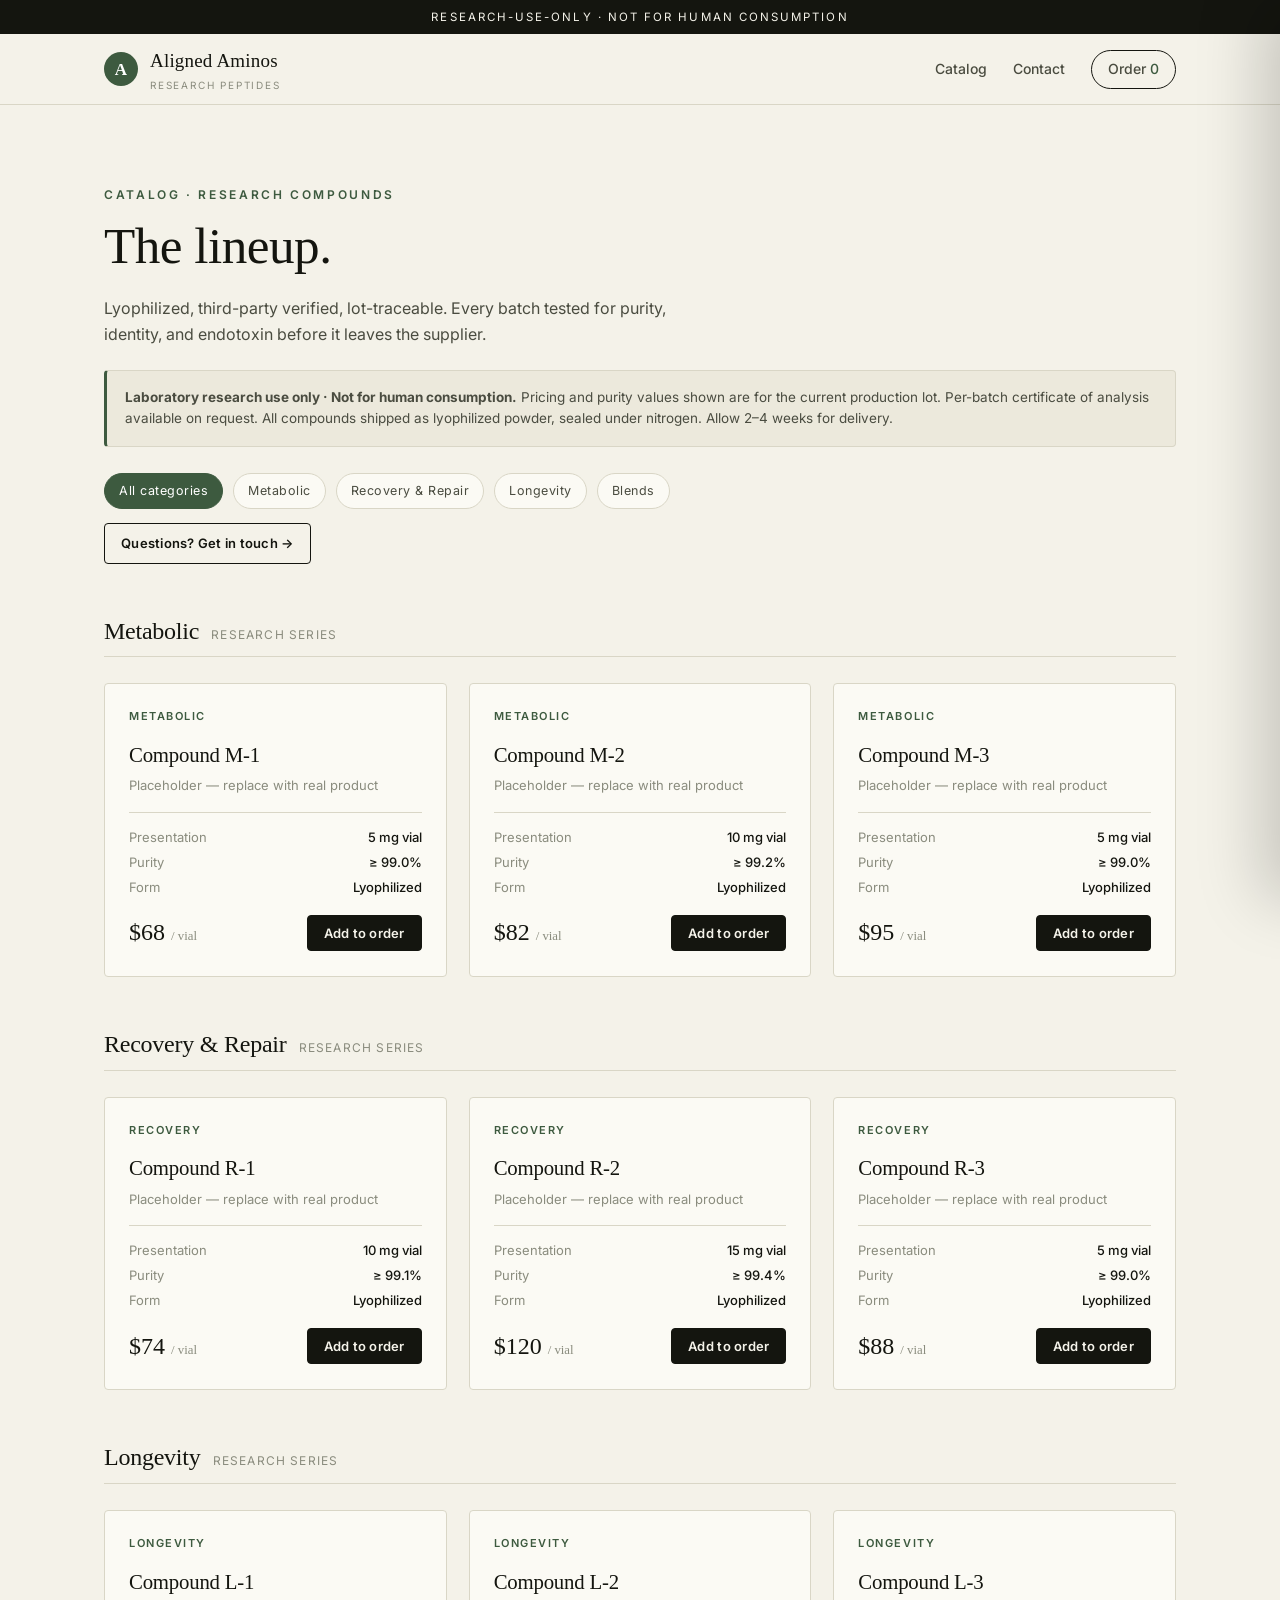
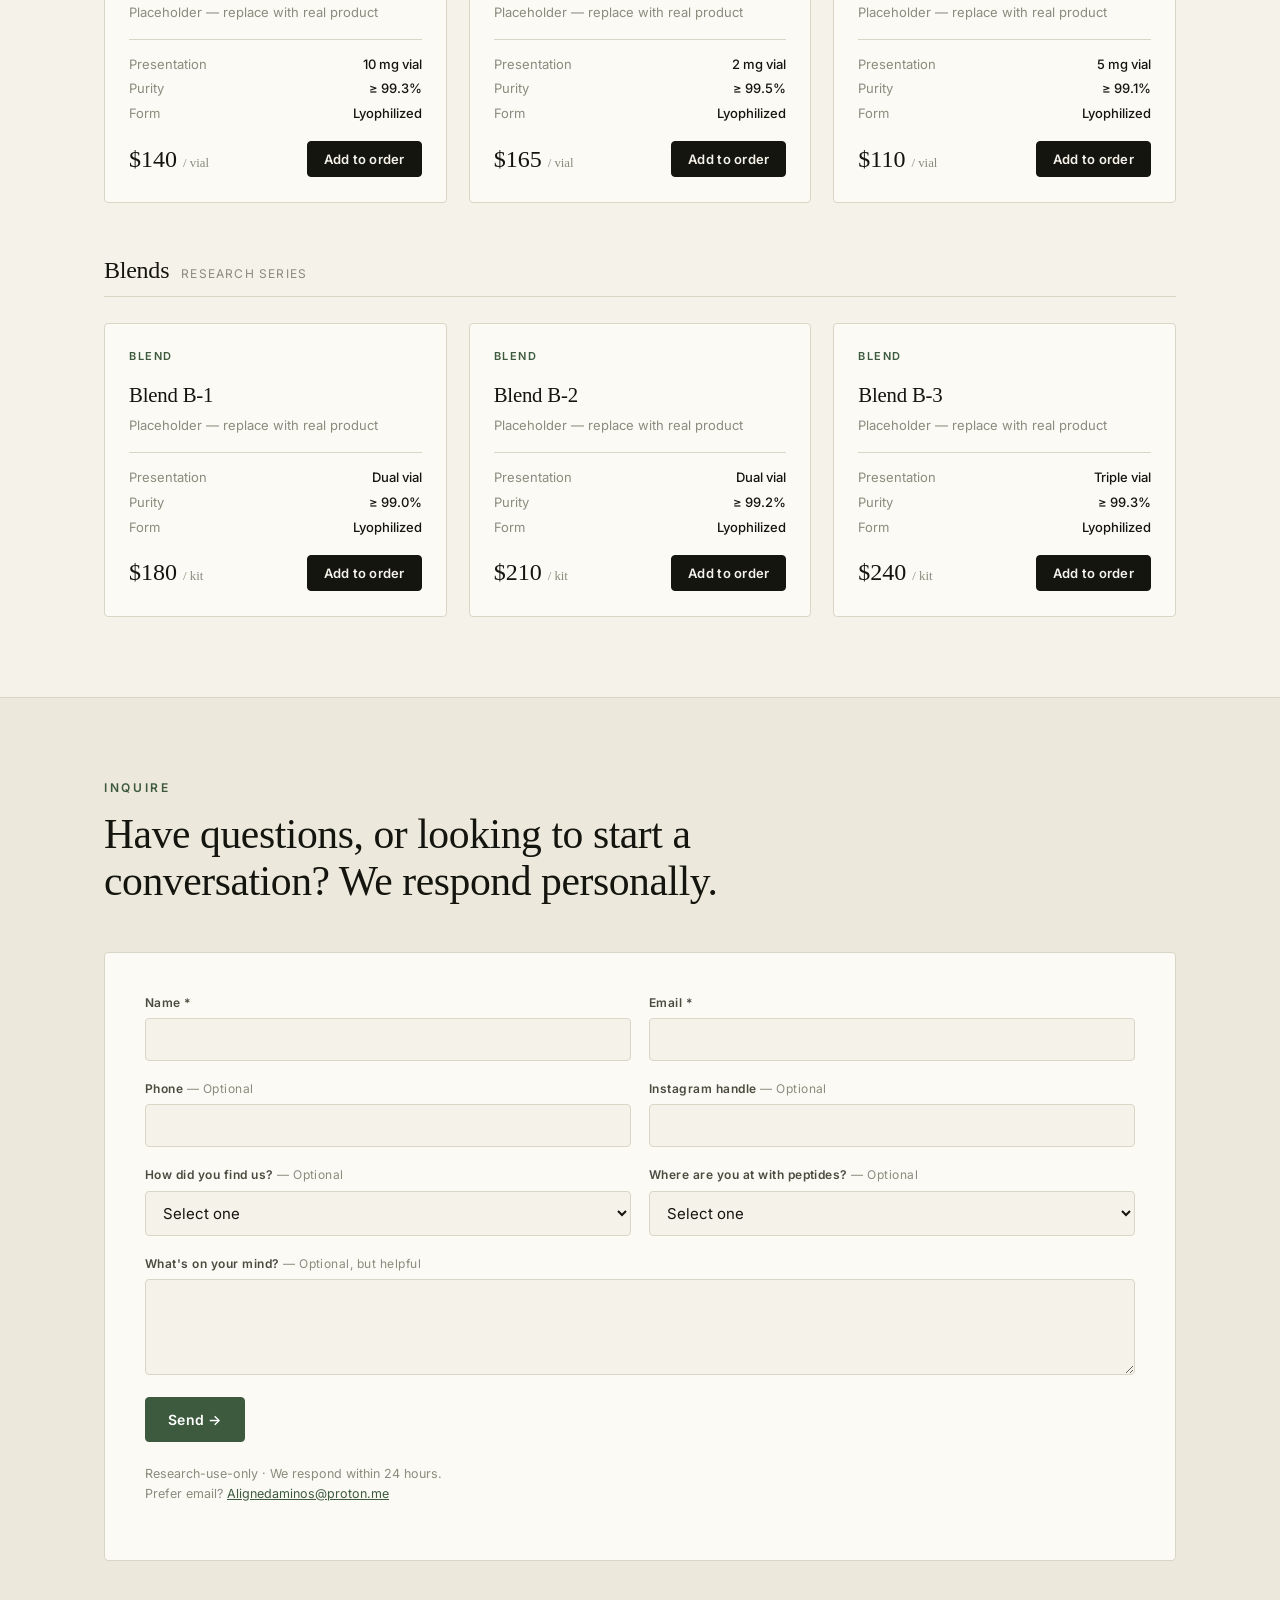
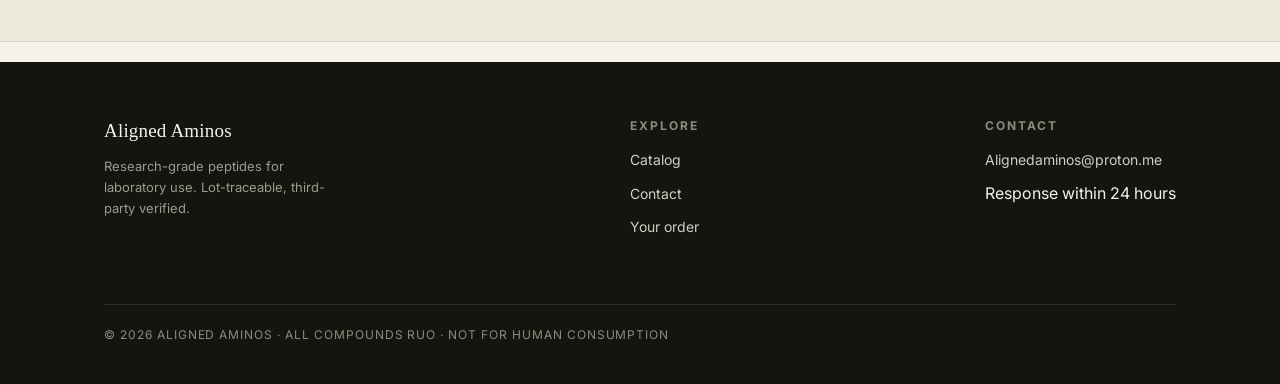
==== catalog.html @ 36842dd0 "Add files via upload" ====
<!DOCTYPE html>
<html lang="en">
<head>
<meta charset="UTF-8" />
<meta name="viewport" content="width=device-width, initial-scale=1.0" />
<title>Catalog — Aligned Aminos</title>
<meta name="description" content="The lineup. Lyophilized, third-party verified, lot-traceable research compounds. Laboratory research use only." />
<link rel="preconnect" href="https://fonts.googleapis.com" />
<link rel="preconnect" href="https://fonts.gstatic.com" crossorigin />
<link href="https://fonts.googleapis.com/css2?family=Inter:wght@400;500;600;700&display=swap" rel="stylesheet" />
<link rel="stylesheet" href="styles.css" />
</head>
<body>

<div class="ruo-strip">Research-Use-Only · Not for human consumption</div>

<!-- Header -->
<header class="site-header">
  <div class="wrap">
    <a class="brand" href="index.html">
      <span class="brand__mark">A</span>
      <span class="brand__name">Aligned Aminos <small>Research Peptides</small></span>
    </a>
    <button class="nav-toggle" aria-label="Menu" onclick="document.getElementById('nav').classList.toggle('open')">☰</button>
    <nav class="nav" id="nav">
      <a href="catalog.html">Catalog</a>
      <a href="#contact">Contact</a>
      <a class="nav__order" href="#" onclick="AA.openCart();return false;">Order <span class="count" data-cart-count>0</span></a>
    </nav>
  </div>
</header>

<!-- Catalog intro -->
<section class="section catalog-intro">
  <div class="wrap">
    <p class="eyebrow">Catalog · Research Compounds</p>
    <h1 style="font-size:clamp(2rem,5vw,3.2rem);">The lineup.</h1>
    <p style="max-width:620px;">Lyophilized, third-party verified, lot-traceable. Every batch tested for purity, identity, and endotoxin before it leaves the supplier.</p>

    <div class="disclaimer">
      <strong>Laboratory research use only · Not for human consumption.</strong>
      Pricing and purity values shown are for the current production lot. Per-batch certificate of analysis available on request. All compounds shipped as lyophilized powder, sealed under nitrogen. Allow 2–4 weeks for delivery.
    </div>

    <!-- Category nav -->
    <nav class="cat-nav" id="cat-nav">
      <a href="#all" class="active" data-cat="all">All categories</a>
      <a href="#metabolic" data-cat="metabolic">Metabolic</a>
      <a href="#recovery" data-cat="recovery">Recovery &amp; Repair</a>
      <a href="#longevity" data-cat="longevity">Longevity</a>
      <a href="#blends" data-cat="blends">Blends</a>
    </nav>
    <a class="btn btn--ghost btn--sm" href="#contact" style="margin-top:6px;">Questions? Get in touch →</a>

    <!-- ================= PRODUCT GRID =================
         PLACEHOLDER CATALOG — swap these cards when your real
         catalog is ready. Each .product needs:
           data-id, data-name, data-price, data-cat
    ================================================== -->
    <div id="catalog-root">

      <div class="cat-group" data-group="metabolic">
        <div class="cat-group__title"><h2>Metabolic</h2><span>Research series</span></div>
        <div class="grid">

          <article class="product" data-id="AA-01" data-name="Compound M-1" data-price="68" data-cat="metabolic">
            <div class="product__tag">Metabolic</div>
            <h3>Compound&nbsp;M-1</h3>
            <div class="subtitle">Placeholder — replace with real product</div>
            <div class="product__spec">
              <dl>
                <dt>Presentation</dt><dd>5&nbsp;mg vial</dd>
                <dt>Purity</dt><dd>≥ 99.0%</dd>
                <dt>Form</dt><dd>Lyophilized</dd>
              </dl>
              <div class="product__buy">
                <div class="product__price">$68 <small>/ vial</small></div>
                <button class="btn btn--sm" onclick="AA.add(this)">Add to order</button>
              </div>
            </div>
          </article>

          <article class="product" data-id="AA-02" data-name="Compound M-2" data-price="82" data-cat="metabolic">
            <div class="product__tag">Metabolic</div>
            <h3>Compound&nbsp;M-2</h3>
            <div class="subtitle">Placeholder — replace with real product</div>
            <div class="product__spec">
              <dl>
                <dt>Presentation</dt><dd>10&nbsp;mg vial</dd>
                <dt>Purity</dt><dd>≥ 99.2%</dd>
                <dt>Form</dt><dd>Lyophilized</dd>
              </dl>
              <div class="product__buy">
                <div class="product__price">$82 <small>/ vial</small></div>
                <button class="btn btn--sm" onclick="AA.add(this)">Add to order</button>
              </div>
            </div>
          </article>

          <article class="product" data-id="AA-03" data-name="Compound M-3" data-price="95" data-cat="metabolic">
            <div class="product__tag">Metabolic</div>
            <h3>Compound&nbsp;M-3</h3>
            <div class="subtitle">Placeholder — replace with real product</div>
            <div class="product__spec">
              <dl>
                <dt>Presentation</dt><dd>5&nbsp;mg vial</dd>
                <dt>Purity</dt><dd>≥ 99.0%</dd>
                <dt>Form</dt><dd>Lyophilized</dd>
              </dl>
              <div class="product__buy">
                <div class="product__price">$95 <small>/ vial</small></div>
                <button class="btn btn--sm" onclick="AA.add(this)">Add to order</button>
              </div>
            </div>
          </article>

        </div>
      </div>

      <div class="cat-group" data-group="recovery">
        <div class="cat-group__title"><h2>Recovery &amp; Repair</h2><span>Research series</span></div>
        <div class="grid">

          <article class="product" data-id="AA-04" data-name="Compound R-1" data-price="74" data-cat="recovery">
            <div class="product__tag">Recovery</div>
            <h3>Compound&nbsp;R-1</h3>
            <div class="subtitle">Placeholder — replace with real product</div>
            <div class="product__spec">
              <dl>
                <dt>Presentation</dt><dd>10&nbsp;mg vial</dd>
                <dt>Purity</dt><dd>≥ 99.1%</dd>
                <dt>Form</dt><dd>Lyophilized</dd>
              </dl>
              <div class="product__buy">
                <div class="product__price">$74 <small>/ vial</small></div>
                <button class="btn btn--sm" onclick="AA.add(this)">Add to order</button>
              </div>
            </div>
          </article>

          <article class="product" data-id="AA-05" data-name="Compound R-2" data-price="120" data-cat="recovery">
            <div class="product__tag">Recovery</div>
            <h3>Compound&nbsp;R-2</h3>
            <div class="subtitle">Placeholder — replace with real product</div>
            <div class="product__spec">
              <dl>
                <dt>Presentation</dt><dd>15&nbsp;mg vial</dd>
                <dt>Purity</dt><dd>≥ 99.4%</dd>
                <dt>Form</dt><dd>Lyophilized</dd>
              </dl>
              <div class="product__buy">
                <div class="product__price">$120 <small>/ vial</small></div>
                <button class="btn btn--sm" onclick="AA.add(this)">Add to order</button>
              </div>
            </div>
          </article>

          <article class="product" data-id="AA-06" data-name="Compound R-3" data-price="88" data-cat="recovery">
            <div class="product__tag">Recovery</div>
            <h3>Compound&nbsp;R-3</h3>
            <div class="subtitle">Placeholder — replace with real product</div>
            <div class="product__spec">
              <dl>
                <dt>Presentation</dt><dd>5&nbsp;mg vial</dd>
                <dt>Purity</dt><dd>≥ 99.0%</dd>
                <dt>Form</dt><dd>Lyophilized</dd>
              </dl>
              <div class="product__buy">
                <div class="product__price">$88 <small>/ vial</small></div>
                <button class="btn btn--sm" onclick="AA.add(this)">Add to order</button>
              </div>
            </div>
          </article>

        </div>
      </div>

      <div class="cat-group" data-group="longevity">
        <div class="cat-group__title"><h2>Longevity</h2><span>Research series</span></div>
        <div class="grid">

          <article class="product" data-id="AA-07" data-name="Compound L-1" data-price="140" data-cat="longevity">
            <div class="product__tag">Longevity</div>
            <h3>Compound&nbsp;L-1</h3>
            <div class="subtitle">Placeholder — replace with real product</div>
            <div class="product__spec">
              <dl>
                <dt>Presentation</dt><dd>10&nbsp;mg vial</dd>
                <dt>Purity</dt><dd>≥ 99.3%</dd>
                <dt>Form</dt><dd>Lyophilized</dd>
              </dl>
              <div class="product__buy">
                <div class="product__price">$140 <small>/ vial</small></div>
                <button class="btn btn--sm" onclick="AA.add(this)">Add to order</button>
              </div>
            </div>
          </article>

          <article class="product" data-id="AA-08" data-name="Compound L-2" data-price="165" data-cat="longevity">
            <div class="product__tag">Longevity</div>
            <h3>Compound&nbsp;L-2</h3>
            <div class="subtitle">Placeholder — replace with real product</div>
            <div class="product__spec">
              <dl>
                <dt>Presentation</dt><dd>2&nbsp;mg vial</dd>
                <dt>Purity</dt><dd>≥ 99.5%</dd>
                <dt>Form</dt><dd>Lyophilized</dd>
              </dl>
              <div class="product__buy">
                <div class="product__price">$165 <small>/ vial</small></div>
                <button class="btn btn--sm" onclick="AA.add(this)">Add to order</button>
              </div>
            </div>
          </article>

          <article class="product" data-id="AA-09" data-name="Compound L-3" data-price="110" data-cat="longevity">
            <div class="product__tag">Longevity</div>
            <h3>Compound&nbsp;L-3</h3>
            <div class="subtitle">Placeholder — replace with real product</div>
            <div class="product__spec">
              <dl>
                <dt>Presentation</dt><dd>5&nbsp;mg vial</dd>
                <dt>Purity</dt><dd>≥ 99.1%</dd>
                <dt>Form</dt><dd>Lyophilized</dd>
              </dl>
              <div class="product__buy">
                <div class="product__price">$110 <small>/ vial</small></div>
                <button class="btn btn--sm" onclick="AA.add(this)">Add to order</button>
              </div>
            </div>
          </article>

        </div>
      </div>

      <div class="cat-group" data-group="blends">
        <div class="cat-group__title"><h2>Blends</h2><span>Research series</span></div>
        <div class="grid">

          <article class="product" data-id="AA-10" data-name="Blend B-1" data-price="180" data-cat="blends">
            <div class="product__tag">Blend</div>
            <h3>Blend&nbsp;B-1</h3>
            <div class="subtitle">Placeholder — replace with real product</div>
            <div class="product__spec">
              <dl>
                <dt>Presentation</dt><dd>Dual vial</dd>
                <dt>Purity</dt><dd>≥ 99.0%</dd>
                <dt>Form</dt><dd>Lyophilized</dd>
              </dl>
              <div class="product__buy">
                <div class="product__price">$180 <small>/ kit</small></div>
                <button class="btn btn--sm" onclick="AA.add(this)">Add to order</button>
              </div>
            </div>
          </article>

          <article class="product" data-id="AA-11" data-name="Blend B-2" data-price="210" data-cat="blends">
            <div class="product__tag">Blend</div>
            <h3>Blend&nbsp;B-2</h3>
            <div class="subtitle">Placeholder — replace with real product</div>
            <div class="product__spec">
              <dl>
                <dt>Presentation</dt><dd>Dual vial</dd>
                <dt>Purity</dt><dd>≥ 99.2%</dd>
                <dt>Form</dt><dd>Lyophilized</dd>
              </dl>
              <div class="product__buy">
                <div class="product__price">$210 <small>/ kit</small></div>
                <button class="btn btn--sm" onclick="AA.add(this)">Add to order</button>
              </div>
            </div>
          </article>

          <article class="product" data-id="AA-12" data-name="Blend B-3" data-price="240" data-cat="blends">
            <div class="product__tag">Blend</div>
            <h3>Blend&nbsp;B-3</h3>
            <div class="subtitle">Placeholder — replace with real product</div>
            <div class="product__spec">
              <dl>
                <dt>Presentation</dt><dd>Triple vial</dd>
                <dt>Purity</dt><dd>≥ 99.3%</dd>
                <dt>Form</dt><dd>Lyophilized</dd>
              </dl>
              <div class="product__buy">
                <div class="product__price">$240 <small>/ kit</small></div>
                <button class="btn btn--sm" onclick="AA.add(this)">Add to order</button>
              </div>
            </div>
          </article>

        </div>
      </div>

    </div><!-- /catalog-root -->
  </div>
</section>

<!-- Inquire / Contact -->
<section class="section section--alt" id="contact">
  <div class="wrap">
    <div class="section__head">
      <p class="eyebrow">Inquire</p>
      <h2>Have questions, or looking to start a conversation? We respond personally.</h2>
    </div>
    <div class="form-card">
      <form id="inquiry-form" onsubmit="return AA.submitInquiry(event)">
        <div class="form-grid">
          <div class="field"><label>Name *</label><input type="text" name="name" required /></div>
          <div class="field"><label>Email *</label><input type="email" name="email" required /></div>
          <div class="field"><label>Phone <span class="opt">— Optional</span></label><input type="tel" name="phone" /></div>
          <div class="field"><label>Instagram handle <span class="opt">— Optional</span></label><input type="text" name="instagram" /></div>
          <div class="field">
            <label>How did you find us? <span class="opt">— Optional</span></label>
            <select name="source"><option value="">Select one</option><option>Instagram</option><option>Referral / Word of mouth</option><option>Search</option><option>Other</option></select>
          </div>
          <div class="field">
            <label>Where are you at with peptides? <span class="opt">— Optional</span></label>
            <select name="experience"><option value="">Select one</option><option>New to peptides</option><option>Some experience</option><option>Currently running protocols</option><option>Just learning / curious</option></select>
          </div>
          <div class="field field--full"><label>What's on your mind? <span class="opt">— Optional, but helpful</span></label><textarea name="message"></textarea></div>
          <div class="honeypot" aria-hidden="true"><label>Don't fill this out if you're human:</label><input type="text" name="website" tabindex="-1" autocomplete="off" /></div>
        </div>
        <div style="margin-top:22px;"><button type="submit" class="btn btn--accent">Send →</button></div>
        <p class="form-foot">Research-use-only · We respond within 24 hours.<br />Prefer email? <a href="mailto:Alignedaminos@proton.me">Alignedaminos@proton.me</a></p>
      </form>
    </div>
  </div>
</section>

<!-- Footer -->
<footer class="site-footer">
  <div class="wrap">
    <div class="footer-col">
      <span class="brand__name">Aligned Aminos</span>
      <p style="color:#9a9c8e;font-size:13px;max-width:240px;margin-top:10px;">Research-grade peptides for laboratory use. Lot-traceable, third-party verified.</p>
    </div>
    <div class="footer-col">
      <h4>Explore</h4>
      <ul><li><a href="catalog.html">Catalog</a></li><li><a href="#contact">Contact</a></li><li><a href="#" onclick="AA.openCart();return false;">Your order</a></li></ul>
    </div>
    <div class="footer-col">
      <h4>Contact</h4>
      <ul><li><a href="mailto:Alignedaminos@proton.me">Alignedaminos@proton.me</a></li><li>Response within 24 hours</li></ul>
    </div>
    <div class="footer-legal">© <span id="year"></span> Aligned Aminos · All compounds RUO · Not for human consumption</div>
  </div>
</footer>

<!-- ===================== CART DRAWER ===================== -->
<div class="overlay" id="overlay" onclick="AA.closeCart()"></div>
<aside class="drawer" id="cart" aria-label="Your order">
  <div class="drawer__head">
    <h2>Your order</h2>
    <button class="drawer__close" onclick="AA.closeCart()" aria-label="Close">×</button>
  </div>
  <div class="drawer__ruo">Research-use-only · Not for human consumption</div>
  <div class="drawer__body" id="cart-body">
    <div class="drawer__empty">Your order is empty. Add compounds from the catalog to begin.</div>
  </div>
  <div class="drawer__foot">
    <div class="subtotal-row">
      <span class="label">Subtotal</span>
      <span class="amount">$<span id="cart-subtotal">0</span></span>
    </div>
    <button class="btn btn--accent btn--block" id="checkout-btn" onclick="AA.startCheckout()" disabled>Continue to order details →</button>
    <p class="drawer__note">Subtotal excludes shipping. No payment is taken here — we email you to confirm stock, add shipping, and arrange payment. Allow 2–4 weeks for delivery.</p>
  </div>
</aside>

<!-- ===================== CHECKOUT MODAL ===================== -->
<div class="modal" id="checkout">
  <div class="modal__panel">
    <div class="modal__head">
      <h2 id="checkout-title">Order details</h2>
      <button class="drawer__close" onclick="AA.closeCheckout()" aria-label="Close">×</button>
    </div>
    <div class="modal__body">

      <!-- STEP 1 — details -->
      <div class="steps active" id="step-details">
        <form id="details-form">
          <div class="form-grid">
            <div class="field"><label>Email *</label><input type="email" name="email" required /></div>
            <div class="field"><label>Phone *</label><input type="tel" name="phone" required /></div>
            <div class="field field--full"><label>Shipping address *</label><input type="text" name="address" required /></div>
            <div class="field"><label>Apt / Suite <span class="opt">— Optional</span></label><input type="text" name="apt" /></div>
            <div class="field"><label>City *</label><input type="text" name="city" required /></div>
            <div class="field"><label>State / Region *</label><input type="text" name="state" required /></div>
            <div class="field"><label>ZIP / Postal *</label><input type="text" name="zip" required /></div>
            <div class="field field--full"><label>Country *</label><input type="text" name="country" required /></div>
            <div class="field field--full"><label>Notes <span class="opt">— Optional</span></label><textarea name="notes"></textarea></div>
            <div class="field field--full"><label>Referral code <span class="opt">— Optional</span></label>
              <div style="display:flex;gap:8px;"><input type="text" name="referral" /><button type="button" class="btn btn--ghost btn--sm" onclick="AA.toast('Referral noted')">Apply</button></div>
            </div>
          </div>
          <label class="consent"><input type="checkbox" name="consent" required /> I understand these compounds are sold for laboratory research use only and not for human consumption.</label>
          <div class="honeypot" aria-hidden="true"><label>Don't fill this out if you're human:</label><input type="text" name="website" tabindex="-1" autocomplete="off" /></div>
          <div class="subtotal-row" style="margin-top:16px;"><span class="label">Subtotal</span><span class="amount">$<span class="checkout-subtotal">0</span></span></div>
        </form>
        <p class="drawer__note">No payment is taken here. The next screen collects your payment method and your order number.</p>
      </div>

      <!-- STEP 2 — payment -->
      <div class="steps" id="step-payment">
        <p style="margin-bottom:16px;">Your order <strong id="order-num-inline"></strong> is reserved. Pay with any method below to lock it in — we confirm stock and shipping once payment arrives.</p>
        <div class="pay-tabs">
          <div class="pay-tab active" data-pay="venmo" onclick="AA.payTab('venmo')">Venmo</div>
          <div class="pay-tab" data-pay="zelle" onclick="AA.payTab('zelle')">Zelle</div>
          <div class="pay-tab" data-pay="usdt" onclick="AA.payTab('usdt')">USDT</div>
        </div>

        <!-- Venmo -->
        <div class="pay-panel active" id="pay-venmo">
          <div class="pay-field"><div class="k">Venmo handle</div><div class="v"><span>@AlignedAminos</span><button class="copy-btn" onclick="AA.copy('@AlignedAminos', this)">Copy</button></div></div>
          <div class="pay-field"><div class="k">Amount</div><div class="v"><span>$<span class="checkout-subtotal">0</span></span></div></div>
          <div class="pay-field"><div class="k">Memo</div><div class="v"><span class="order-num">—</span><button class="copy-btn" onclick="AA.copyOrder(this)">Copy</button></div></div>
          <div class="pay-warn"><strong>Put the memo exactly as shown</strong> — it's your order number, and it's how we match your payment. Changing it will delay your order.</div>
        </div>

        <!-- Zelle -->
        <div class="pay-panel" id="pay-zelle">
          <div class="pay-field"><div class="k">Zelle email</div><div class="v"><span>alignedaminos@proton.me</span><button class="copy-btn" onclick="AA.copy('alignedaminos@proton.me', this)">Copy</button></div></div>
          <div class="pay-field"><div class="k">Amount</div><div class="v"><span>$<span class="checkout-subtotal">0</span></span></div></div>
          <div class="pay-field"><div class="k">Memo</div><div class="v"><span class="order-num">—</span><button class="copy-btn" onclick="AA.copyOrder(this)">Copy</button></div></div>
          <div class="pay-warn"><strong>Put the memo exactly as shown</strong> — it's your order number, and it's how we match your payment. Changing it will delay your order.</div>
        </div>

        <!-- USDT -->
        <div class="pay-panel" id="pay-usdt">
          <div class="pay-field"><div class="k">Network</div><div class="v"><span>Ethereum (ERC-20)</span></div></div>
          <div class="pay-field"><div class="k">Amount</div><div class="v"><span><span class="checkout-subtotal">0</span> USDT</span></div></div>
          <div class="pay-field"><div class="k">Wallet address</div><div class="v"><span style="font-size:.82rem;">0x2a92023d91dda9698dfe80d942679537ad61368e</span><button class="copy-btn" onclick="AA.copy('0x2a92023d91dda9698dfe80d942679537ad61368e', this)">Copy</button></div></div>
          <div class="pay-warn">Send the <strong>exact amount</strong> shown — it's how we match your payment to your order. Your order is confirmed once the transfer shows on-chain.</div>
        </div>
      </div>

      <!-- STEP 3 — receipt -->
      <div class="steps" id="step-receipt">
        <div class="receipt">
          <p class="eyebrow" style="text-align:center;">Order received</p>
          <div class="receipt__num order-num">—</div>
          <p>This is your copy — print or save it for your records. We'll email you to confirm stock and shipping.</p>
          <div id="receipt-lines" style="text-align:left;margin:20px 0;"></div>
          <div class="subtotal-row"><span class="label">Subtotal</span><span class="amount">$<span class="checkout-subtotal">0</span></span></div>
          <button class="btn btn--ghost btn--block" style="margin-top:16px;" onclick="window.print()">Print / Save</button>
        </div>
      </div>

    </div>
    <div class="modal__foot" id="checkout-foot">
      <button class="btn btn--ghost btn--sm" id="back-btn" onclick="AA.checkoutBack()">← Back</button>
      <button class="btn btn--accent btn--sm" id="next-btn" onclick="AA.checkoutNext()">Continue →</button>
    </div>
  </div>
</div>

<div class="toast" id="toast"></div>

<script src="app.js"></script>
</body>
</html>
---- styles.css ----
/* =========================================================================
   Aligned Aminos — shared styles
   Research-grade peptides. Clean, clinical, editorial.
   Swap fonts/colors via the :root variables below.
   ========================================================================= */

:root {
  /* Palette */
  --ink:        #14150f;   /* near-black text */
  --ink-soft:   #4a4c40;   /* muted body text */
  --ink-faint:  #8a8c7e;   /* captions, meta */
  --paper:      #f4f2e9;   /* warm off-white page bg */
  --paper-2:    #ece9dc;   /* alternating band */
  --card:       #fbfaf4;   /* card surfaces */
  --line:       #d9d6c6;   /* hairlines */
  --accent:     #3d5a3f;   /* aligned sage green */
  --accent-2:   #5c7a4f;   /* lighter green */
  --gold:       #b08d3f;   /* subtle warm accent */
  --danger:     #8a3b2e;

  /* Type */
  --serif: "Georgia", "Times New Roman", serif;
  --sans:  "Inter", -apple-system, BlinkMacSystemFont, "Segoe UI", Helvetica, Arial, sans-serif;

  /* Metrics */
  --maxw: 1120px;
  --radius: 4px;
  --gutter: 24px;
}

* { box-sizing: border-box; }

html { scroll-behavior: smooth; }

body {
  margin: 0;
  font-family: var(--sans);
  color: var(--ink);
  background: var(--paper);
  line-height: 1.6;
  -webkit-font-smoothing: antialiased;
  text-rendering: optimizeLegibility;
}

img { max-width: 100%; display: block; }

a { color: inherit; text-decoration: none; }

.wrap { max-width: var(--maxw); margin: 0 auto; padding: 0 var(--gutter); }

.eyebrow {
  font-size: 12px;
  letter-spacing: .22em;
  text-transform: uppercase;
  color: var(--accent);
  font-weight: 600;
  margin: 0 0 14px;
}

h1, h2, h3 { font-family: var(--serif); font-weight: 500; letter-spacing: -0.01em; color: var(--ink); }

h1 { font-size: clamp(2.4rem, 6vw, 4.2rem); line-height: 1.05; margin: 0 0 24px; }
h2 { font-size: clamp(1.7rem, 3.5vw, 2.6rem); line-height: 1.12; margin: 0 0 20px; }
h3 { font-size: 1.15rem; margin: 0 0 8px; }

p { margin: 0 0 16px; color: var(--ink-soft); }

em { font-style: italic; }

/* ---------- Buttons ---------- */
.btn {
  display: inline-flex; align-items: center; gap: 8px;
  font-family: var(--sans); font-size: 14px; font-weight: 600;
  letter-spacing: .02em;
  padding: 13px 22px;
  border-radius: var(--radius);
  border: 1px solid var(--ink);
  background: var(--ink); color: var(--paper);
  cursor: pointer; transition: all .18s ease;
}
.btn:hover { background: transparent; color: var(--ink); }
.btn--ghost { background: transparent; color: var(--ink); }
.btn--ghost:hover { background: var(--ink); color: var(--paper); }
.btn--accent { background: var(--accent); border-color: var(--accent); color: #fff; }
.btn--accent:hover { background: transparent; color: var(--accent); }
.btn--sm { padding: 9px 16px; font-size: 13px; }
.btn--block { width: 100%; justify-content: center; }
.btn:disabled { opacity: .45; cursor: not-allowed; }

/* ---------- Header ---------- */
.site-header {
  position: sticky; top: 0; z-index: 40;
  background: rgba(244,242,233,.9);
  backdrop-filter: saturate(140%) blur(8px);
  border-bottom: 1px solid var(--line);
}
.site-header .wrap {
  display: flex; align-items: center; justify-content: space-between;
  height: 70px;
}
.brand { display: flex; align-items: center; gap: 12px; }
.brand__mark {
  width: 34px; height: 34px; border-radius: 50%;
  background: var(--accent); color: #fff;
  display: grid; place-items: center;
  font-family: var(--serif); font-size: 17px; font-weight: 600;
}
.brand__name { font-family: var(--serif); font-size: 19px; letter-spacing: .01em; }
.brand__name small { display: block; font-family: var(--sans); font-size: 10px; letter-spacing: .18em; text-transform: uppercase; color: var(--ink-faint); }

.nav { display: flex; align-items: center; gap: 26px; }
.nav a { font-size: 14px; font-weight: 500; color: var(--ink-soft); transition: color .15s; }
.nav a:hover { color: var(--ink); }
.nav__order {
  border: 1px solid var(--ink); border-radius: 40px;
  padding: 7px 16px; font-weight: 600; color: var(--ink);
}
.nav__order .count { color: var(--accent); }

.nav-toggle { display: none; background: none; border: 0; font-size: 22px; cursor: pointer; }

/* ---------- RUO ribbon ---------- */
.ruo-strip {
  background: var(--ink); color: var(--paper);
  text-align: center; font-size: 11.5px; letter-spacing: .18em;
  text-transform: uppercase; padding: 8px 12px;
}

/* ---------- Hero ---------- */
.hero { padding: 92px 0 72px; }
.hero__inner { max-width: 820px; }
.hero .badge {
  display: inline-block; font-size: 11px; letter-spacing: .2em;
  text-transform: uppercase; color: var(--accent);
  border: 1px solid var(--accent); border-radius: 40px;
  padding: 5px 14px; margin-bottom: 28px; font-weight: 600;
}
.hero h1 em { color: var(--accent); font-style: italic; }
.hero .lede { font-size: 1.15rem; max-width: 560px; margin-bottom: 34px; }
.hero__cta { display: flex; flex-wrap: wrap; gap: 14px; }

/* ---------- Section frame ---------- */
.section { padding: 80px 0; }
.section--alt { background: var(--paper-2); border-top: 1px solid var(--line); border-bottom: 1px solid var(--line); }
.section__head { max-width: 640px; margin-bottom: 48px; }

/* ---------- Stats ---------- */
.stats { display: grid; grid-template-columns: repeat(4, 1fr); gap: 28px; }
.stat { border-top: 2px solid var(--accent); padding-top: 18px; }
.stat__num { font-family: var(--serif); font-size: 2.6rem; line-height: 1; color: var(--ink); margin-bottom: 10px; }
.stat__num span { font-size: 1.3rem; color: var(--accent); }
.stat__label { font-size: 13px; color: var(--ink-soft); }
.stat__sub { font-size: 12px; color: var(--ink-faint); margin-top: 4px; }

/* ---------- Testimonials ---------- */
.quotes { display: grid; grid-template-columns: 1fr 1fr; gap: 28px; }
.quote {
  background: var(--card); border: 1px solid var(--line);
  border-radius: var(--radius); padding: 34px 30px; position: relative;
}
.quote .mark { font-family: var(--serif); font-size: 3rem; color: var(--accent); line-height: .6; }
.quote blockquote { margin: 12px 0 20px; font-family: var(--serif); font-size: 1.25rem; color: var(--ink); }
.quote cite { font-style: normal; font-size: 12px; letter-spacing: .1em; text-transform: uppercase; color: var(--ink-faint); }

/* ---------- The Rule band ---------- */
.rule-band { background: var(--accent); color: #fff; text-align: center; padding: 70px 0; }
.rule-band p { color: #eef2e8; font-size: clamp(1.5rem, 3.5vw, 2.3rem); font-family: var(--serif); margin: 0; }
.rule-band em { font-style: italic; color: #fff; }

/* ---------- Forms ---------- */
.form-card {
  background: var(--card); border: 1px solid var(--line);
  border-radius: var(--radius); padding: 40px;
}
.form-grid { display: grid; grid-template-columns: 1fr 1fr; gap: 18px; }
.field { display: flex; flex-direction: column; gap: 6px; }
.field--full { grid-column: 1 / -1; }
.field label { font-size: 12px; font-weight: 600; letter-spacing: .04em; color: var(--ink-soft); }
.field label .opt { color: var(--ink-faint); font-weight: 400; }
.field input, .field select, .field textarea {
  font-family: var(--sans); font-size: 15px; color: var(--ink);
  background: var(--paper); border: 1px solid var(--line);
  border-radius: var(--radius); padding: 11px 13px;
}
.field textarea { resize: vertical; min-height: 96px; }
.field input:focus, .field select:focus, .field textarea:focus {
  outline: none; border-color: var(--accent); box-shadow: 0 0 0 3px rgba(61,90,63,.12);
}
.honeypot { position: absolute; left: -9999px; width: 1px; height: 1px; overflow: hidden; }
.form-foot { margin-top: 22px; font-size: 12.5px; color: var(--ink-faint); }
.form-foot a { color: var(--accent); text-decoration: underline; }

/* ---------- Catalog ---------- */
.catalog-intro .disclaimer {
  background: var(--paper-2); border: 1px solid var(--line);
  border-left: 3px solid var(--accent);
  border-radius: var(--radius); padding: 16px 18px;
  font-size: 13.5px; color: var(--ink-soft); margin: 22px 0;
}
.cat-nav { display: flex; flex-wrap: wrap; gap: 10px; margin: 26px 0 8px; }
.cat-nav a {
  font-size: 12.5px; letter-spacing: .04em; padding: 7px 14px;
  border: 1px solid var(--line); border-radius: 40px; color: var(--ink-soft);
  background: var(--card); transition: all .15s;
}
.cat-nav a:hover, .cat-nav a.active { background: var(--accent); color: #fff; border-color: var(--accent); }

.cat-group { margin-top: 54px; }
.cat-group__title { display: flex; align-items: baseline; gap: 12px; border-bottom: 1px solid var(--line); padding-bottom: 12px; margin-bottom: 26px; }
.cat-group__title h2 { margin: 0; font-size: 1.5rem; }
.cat-group__title span { font-size: 12px; color: var(--ink-faint); letter-spacing: .1em; text-transform: uppercase; }

.grid { display: grid; grid-template-columns: repeat(3, 1fr); gap: 22px; }
.product {
  background: var(--card); border: 1px solid var(--line);
  border-radius: var(--radius); padding: 24px; display: flex; flex-direction: column;
  transition: border-color .15s, transform .15s;
}
.product:hover { border-color: var(--accent); transform: translateY(-2px); }
.product__tag { font-size: 11px; letter-spacing: .14em; text-transform: uppercase; color: var(--accent); font-weight: 600; margin-bottom: 12px; }
.product h3 { font-family: var(--serif); font-size: 1.3rem; margin-bottom: 4px; }
.product .subtitle { font-size: 13px; color: var(--ink-faint); margin-bottom: 16px; }
.product__spec { font-size: 13px; color: var(--ink-soft); border-top: 1px solid var(--line); padding-top: 14px; margin-top: auto; }
.product__spec dl { display: grid; grid-template-columns: auto 1fr; gap: 4px 12px; margin: 0 0 16px; }
.product__spec dt { color: var(--ink-faint); }
.product__spec dd { margin: 0; text-align: right; color: var(--ink); font-weight: 500; }
.product__buy { display: flex; align-items: center; justify-content: space-between; gap: 12px; }
.product__price { font-family: var(--serif); font-size: 1.5rem; color: var(--ink); }
.product__price small { font-size: .8rem; color: var(--ink-faint); }

/* ---------- Cart drawer ---------- */
.overlay { position: fixed; inset: 0; background: rgba(20,21,15,.5); opacity: 0; visibility: hidden; transition: .25s; z-index: 60; }
.overlay.open { opacity: 1; visibility: visible; }

.drawer {
  position: fixed; top: 0; right: 0; height: 100%; width: 420px; max-width: 92vw;
  background: var(--paper); z-index: 70; transform: translateX(100%);
  transition: transform .3s cubic-bezier(.4,0,.2,1); display: flex; flex-direction: column;
  box-shadow: -20px 0 60px rgba(0,0,0,.18);
}
.drawer.open { transform: translateX(0); }
.drawer__head { display: flex; align-items: center; justify-content: space-between; padding: 22px 24px; border-bottom: 1px solid var(--line); }
.drawer__head h2 { margin: 0; font-size: 1.3rem; }
.drawer__close { background: none; border: 0; font-size: 24px; cursor: pointer; color: var(--ink-soft); line-height: 1; }
.drawer__ruo { font-size: 11px; letter-spacing: .12em; text-transform: uppercase; color: var(--ink-faint); padding: 10px 24px; border-bottom: 1px solid var(--line); }
.drawer__body { flex: 1; overflow-y: auto; padding: 12px 24px; }
.drawer__empty { color: var(--ink-faint); text-align: center; padding: 60px 20px; font-size: 14px; }

.line-item { display: flex; gap: 14px; padding: 16px 0; border-bottom: 1px solid var(--line); }
.line-item__info { flex: 1; }
.line-item__info h4 { margin: 0 0 2px; font-family: var(--serif); font-size: 1rem; font-weight: 500; }
.line-item__info .meta { font-size: 12px; color: var(--ink-faint); }
.qty { display: inline-flex; align-items: center; border: 1px solid var(--line); border-radius: 40px; margin-top: 8px; }
.qty button { width: 26px; height: 26px; border: 0; background: none; cursor: pointer; font-size: 15px; color: var(--ink-soft); }
.qty span { min-width: 26px; text-align: center; font-size: 13px; }
.line-item__price { font-family: var(--serif); font-size: 1.05rem; }
.line-item__remove { display: block; background: none; border: 0; color: var(--ink-faint); font-size: 11px; cursor: pointer; text-decoration: underline; margin-top: 6px; text-align: right; width: 100%; }

.drawer__foot { border-top: 1px solid var(--line); padding: 20px 24px; }
.subtotal-row { display: flex; justify-content: space-between; align-items: baseline; margin-bottom: 14px; }
.subtotal-row .label { font-size: 13px; letter-spacing: .1em; text-transform: uppercase; color: var(--ink-faint); }
.subtotal-row .amount { font-family: var(--serif); font-size: 1.6rem; }
.drawer__note { font-size: 11.5px; color: var(--ink-faint); margin: 12px 0 0; }

/* ---------- Checkout modal ---------- */
.modal { position: fixed; inset: 0; z-index: 80; display: none; align-items: flex-start; justify-content: center; padding: 40px 16px; overflow-y: auto; }
.modal.open { display: flex; }
.modal__panel { background: var(--paper); border-radius: 6px; width: 560px; max-width: 100%; box-shadow: 0 30px 80px rgba(0,0,0,.3); }
.modal__head { display: flex; align-items: center; justify-content: space-between; padding: 22px 26px; border-bottom: 1px solid var(--line); }
.modal__head h2 { margin: 0; font-size: 1.3rem; }
.modal__body { padding: 26px; }
.steps { display: none; }
.steps.active { display: block; }

.pay-tabs { display: flex; gap: 8px; margin-bottom: 22px; }
.pay-tab { flex: 1; text-align: center; padding: 12px; border: 1px solid var(--line); border-radius: var(--radius); background: var(--card); cursor: pointer; font-weight: 600; font-size: 13px; color: var(--ink-soft); }
.pay-tab.active { border-color: var(--accent); background: var(--accent); color: #fff; }
.pay-panel { display: none; }
.pay-panel.active { display: block; }

.pay-field { background: var(--card); border: 1px solid var(--line); border-radius: var(--radius); padding: 14px 16px; margin-bottom: 12px; }
.pay-field .k { font-size: 11px; letter-spacing: .12em; text-transform: uppercase; color: var(--ink-faint); margin-bottom: 4px; }
.pay-field .v { display: flex; align-items: center; justify-content: space-between; gap: 12px; font-family: var(--serif); font-size: 1.05rem; word-break: break-all; }
.copy-btn { background: none; border: 1px solid var(--line); border-radius: 40px; padding: 4px 12px; font-size: 11px; cursor: pointer; color: var(--accent); white-space: nowrap; }
.copy-btn:hover { background: var(--accent); color: #fff; border-color: var(--accent); }
.pay-warn { font-size: 12.5px; color: var(--danger); background: rgba(138,59,46,.06); border: 1px solid rgba(138,59,46,.2); border-radius: var(--radius); padding: 12px 14px; margin-top: 4px; }

.receipt { text-align: center; }
.receipt__num { font-family: var(--serif); font-size: 2rem; color: var(--accent); margin: 10px 0; letter-spacing: .04em; }
.receipt__line { display: flex; justify-content: space-between; padding: 8px 0; border-bottom: 1px solid var(--line); font-size: 14px; }

.modal__foot { display: flex; justify-content: space-between; gap: 12px; padding: 20px 26px; border-top: 1px solid var(--line); }

/* consent row */
.consent { display: flex; gap: 10px; align-items: flex-start; font-size: 13px; color: var(--ink-soft); margin: 6px 0 4px; }
.consent input { margin-top: 3px; }

/* ---------- Footer ---------- */
.site-footer { background: var(--ink); color: var(--paper); padding: 54px 0 40px; margin-top: 20px; }
.site-footer .wrap { display: flex; flex-wrap: wrap; justify-content: space-between; gap: 30px; }
.site-footer .brand__name { color: var(--paper); }
.site-footer a { color: #cfd0c4; font-size: 14px; }
.site-footer a:hover { color: #fff; }
.footer-col h4 { font-family: var(--sans); font-size: 12px; letter-spacing: .16em; text-transform: uppercase; color: var(--ink-faint); margin: 0 0 12px; }
.footer-col ul { list-style: none; margin: 0; padding: 0; display: grid; gap: 8px; }
.footer-legal { width: 100%; border-top: 1px solid #2a2b22; margin-top: 34px; padding-top: 20px; font-size: 12px; color: #8a8c7e; letter-spacing: .08em; text-transform: uppercase; }

/* ---------- Toast ---------- */
.toast { position: fixed; bottom: 24px; left: 50%; transform: translateX(-50%) translateY(20px); background: var(--ink); color: var(--paper); padding: 13px 22px; border-radius: 40px; font-size: 13px; opacity: 0; visibility: hidden; transition: .25s; z-index: 90; }
.toast.show { opacity: 1; visibility: visible; transform: translateX(-50%) translateY(0); }

/* ---------- Responsive ---------- */
@media (max-width: 860px) {
  .stats { grid-template-columns: 1fr 1fr; }
  .quotes { grid-template-columns: 1fr; }
  .grid { grid-template-columns: 1fr 1fr; }
  .nav { display: none; position: absolute; top: 70px; left: 0; right: 0; flex-direction: column; align-items: stretch; gap: 0; background: var(--paper); border-bottom: 1px solid var(--line); padding: 8px 0; }
  .nav.open { display: flex; }
  .nav a { padding: 12px 24px; }
  .nav__order { margin: 8px 24px; text-align: center; }
  .nav-toggle { display: block; }
}
@media (max-width: 560px) {
  .stats { grid-template-columns: 1fr; }
  .grid { grid-template-columns: 1fr; }
  .form-grid { grid-template-columns: 1fr; }
  .form-card { padding: 26px; }
  .hero { padding: 60px 0 48px; }
  .section { padding: 56px 0; }
}
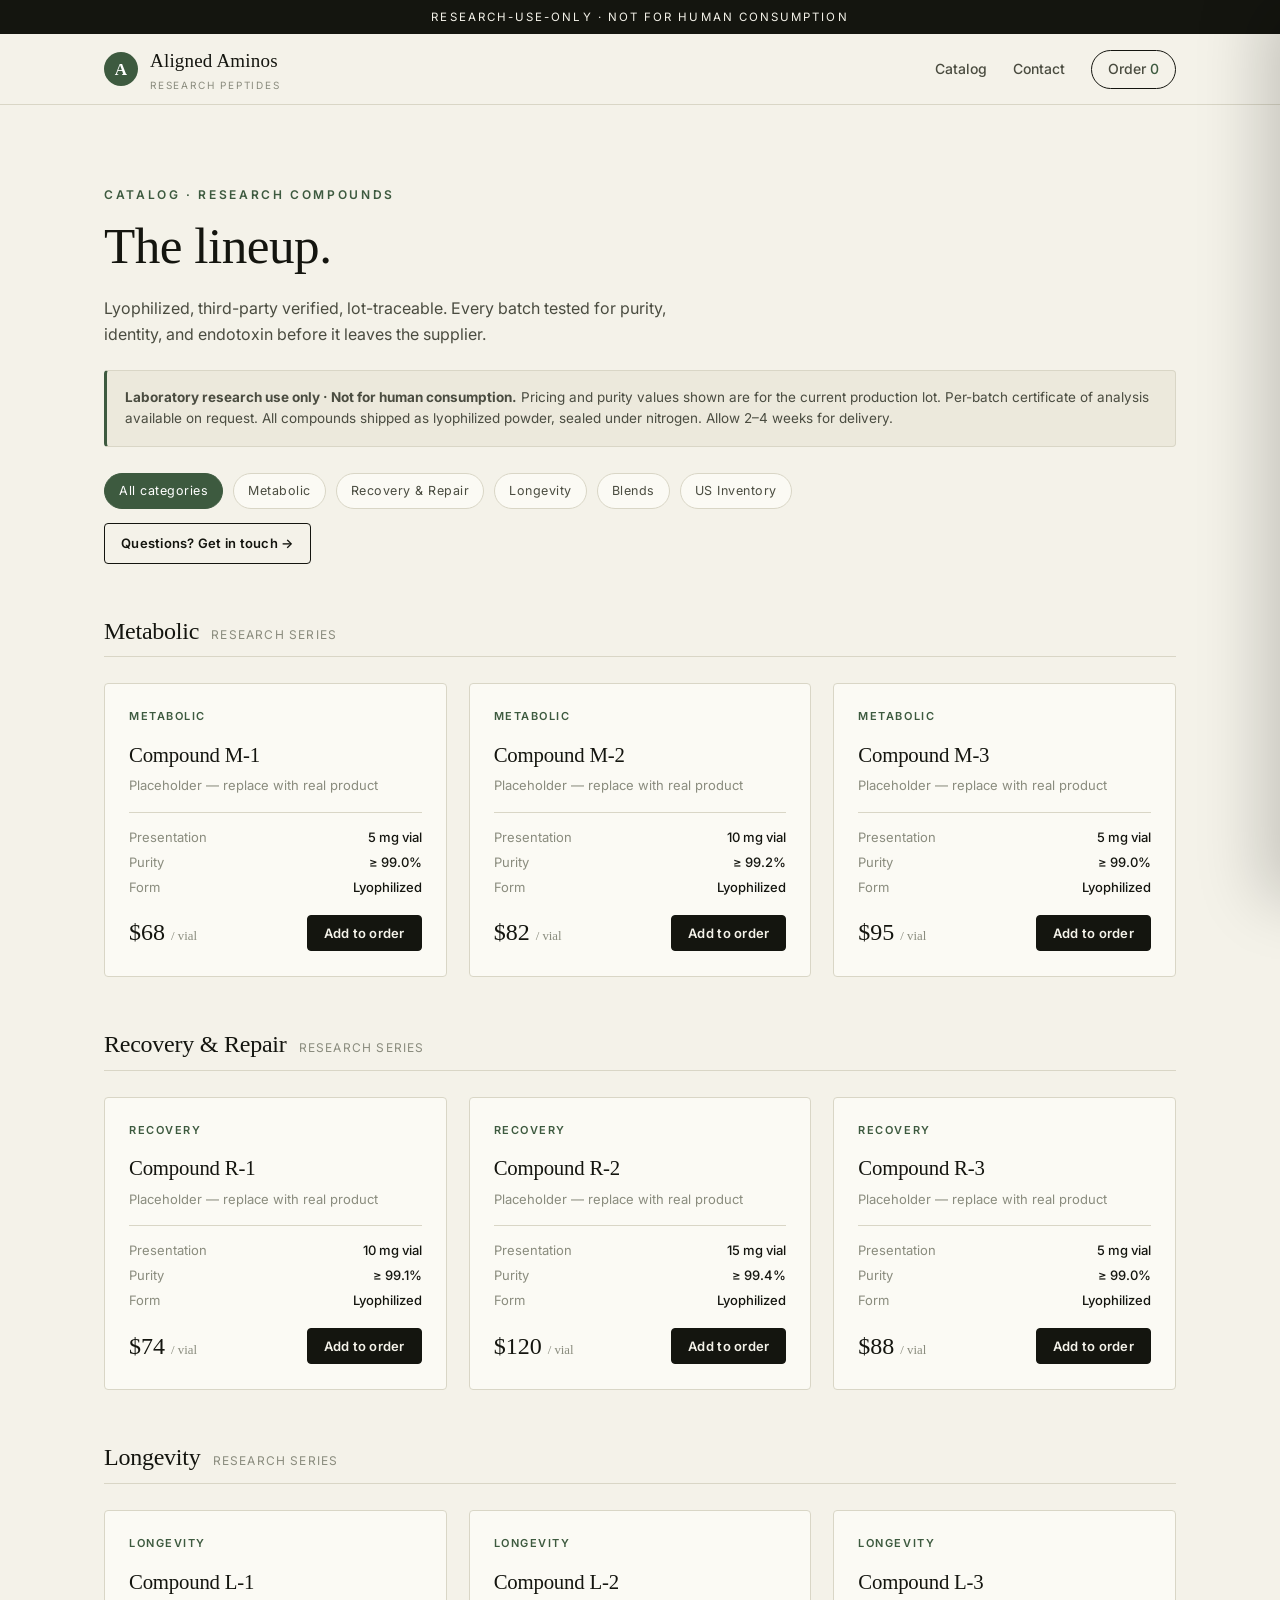
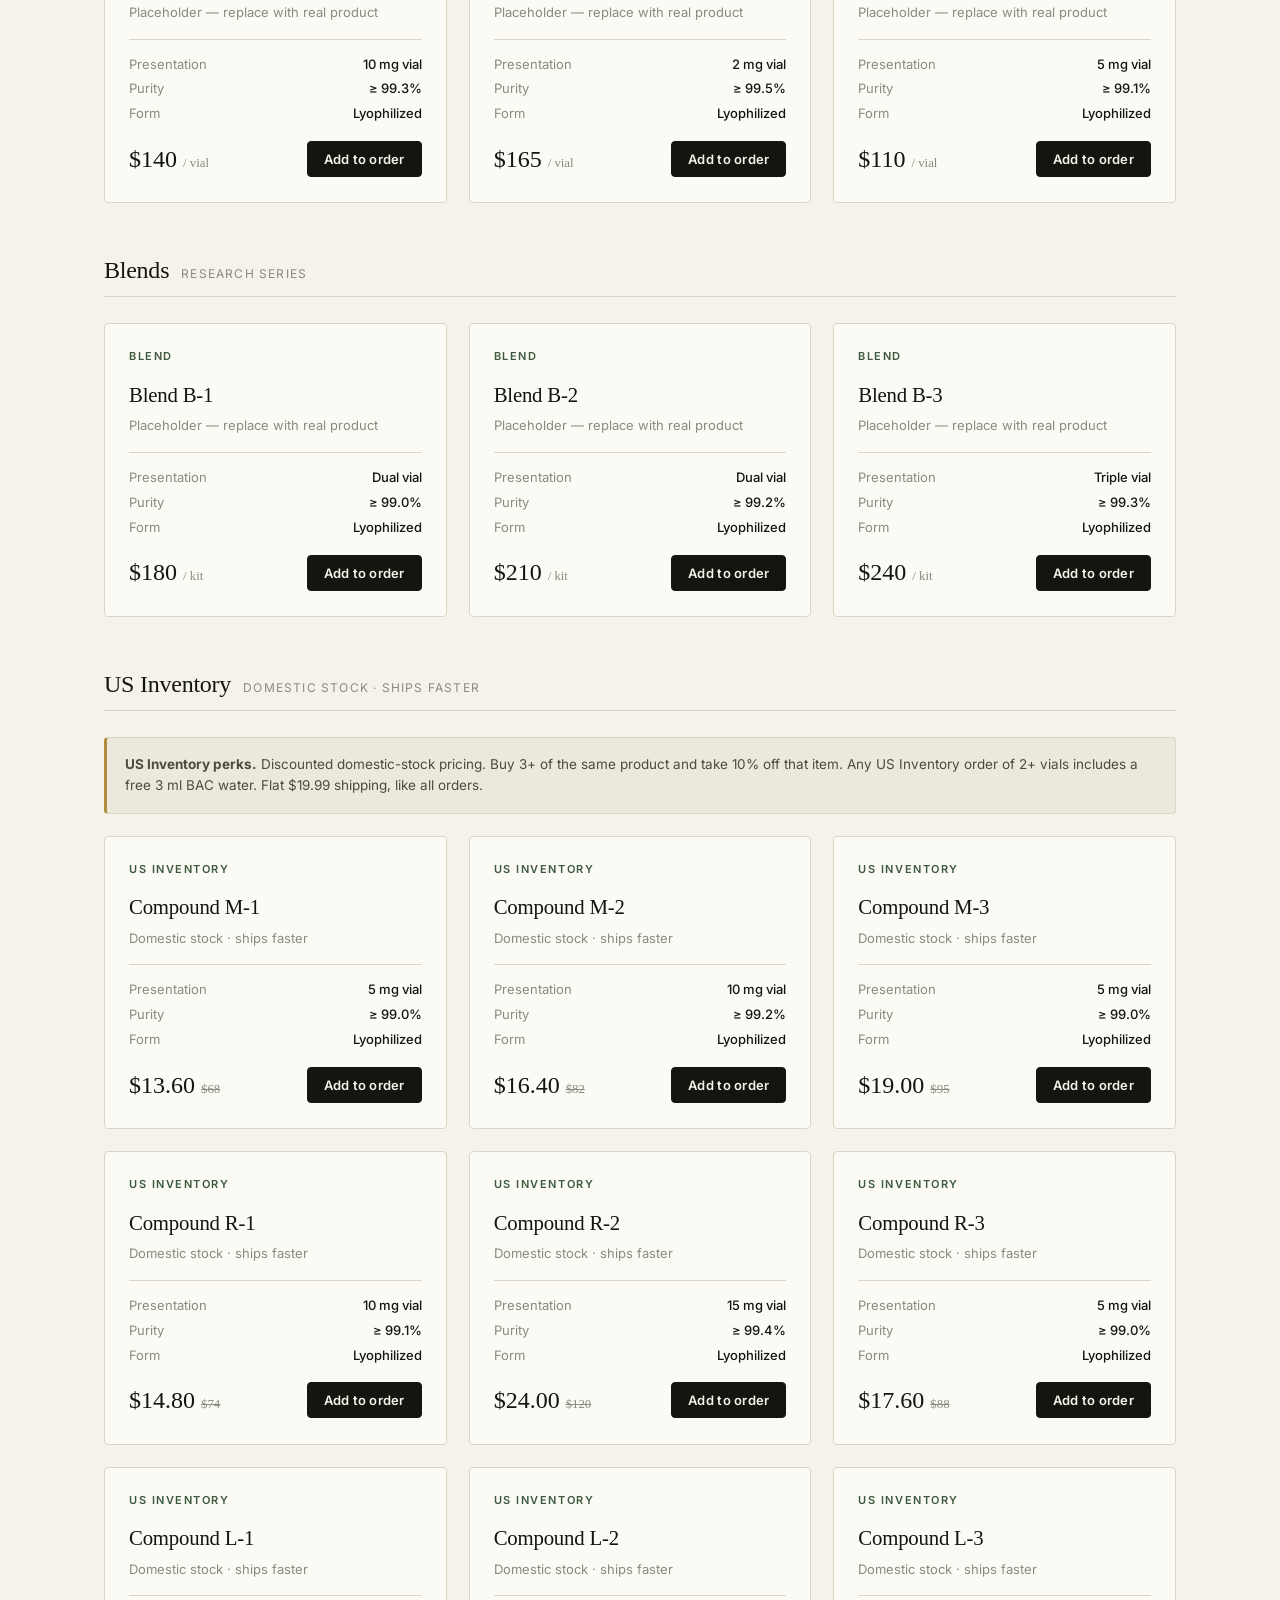
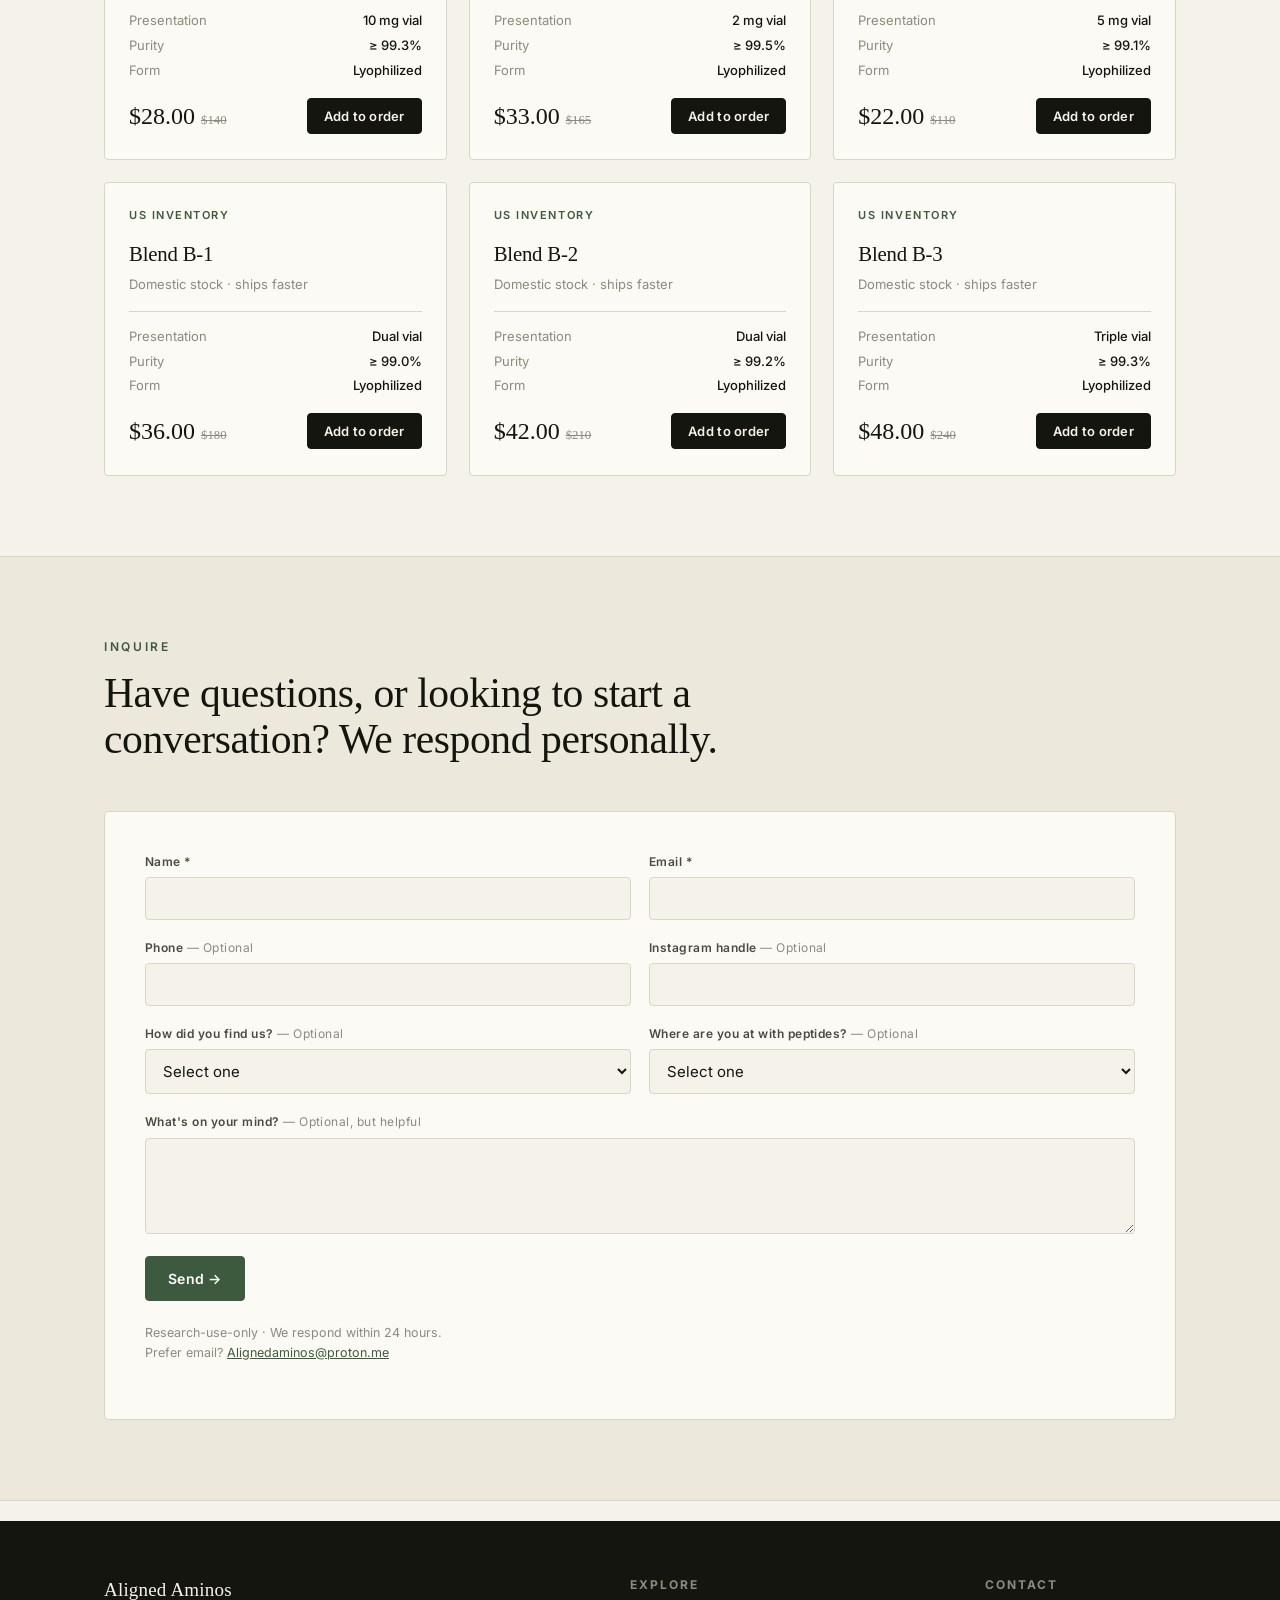
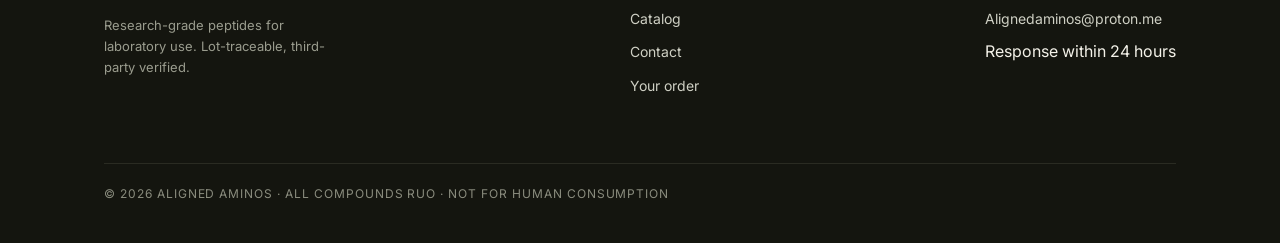
==== commit 9d9bf8fe: "Add US Inventory category, flat $19.99 shipping, bulk discount, free BAC water, Wise payment" ====
--- a/catalog.html
+++ b/catalog.html
@@ -49,6 +49,7 @@
       <a href="#recovery" data-cat="recovery">Recovery &amp; Repair</a>
       <a href="#longevity" data-cat="longevity">Longevity</a>
       <a href="#blends" data-cat="blends">Blends</a>
+      <a href="#us-inventory" data-cat="us-inventory">US Inventory</a>
     </nav>
     <a class="btn btn--ghost btn--sm" href="#contact" style="margin-top:6px;">Questions? Get in touch →</a>
 
@@ -283,6 +284,220 @@
               </dl>
               <div class="product__buy">
                 <div class="product__price">$240 <small>/ kit</small></div>
+                <button class="btn btn--sm" onclick="AA.add(this)">Add to order</button>
+              </div>
+            </div>
+          </article>
+
+        </div>
+      </div>
+
+      <div class="cat-group" data-group="us-inventory">
+        <div class="cat-group__title"><h2>US Inventory</h2><span>Domestic stock · ships faster</span></div>
+        <div class="disclaimer" style="border-left-color:var(--gold);">
+          <strong>US Inventory perks.</strong> Discounted domestic-stock pricing. Buy 3+ of the same product and take 10% off that item. Any US Inventory order of 2+ vials includes a free 3&nbsp;ml BAC water. Flat $19.99 shipping, like all orders.
+        </div>
+        <div class="grid">
+
+          <article class="product" data-id="US-01" data-name="Compound M-1 (US)" data-price="13.60" data-cat="us-inventory" data-us="1">
+            <div class="product__tag">US Inventory</div>
+            <h3>Compound&nbsp;M-1</h3>
+            <div class="subtitle">Domestic stock · ships faster</div>
+            <div class="product__spec">
+              <dl>
+                <dt>Presentation</dt><dd>5&nbsp;mg vial</dd>
+                <dt>Purity</dt><dd>≥ 99.0%</dd>
+                <dt>Form</dt><dd>Lyophilized</dd>
+              </dl>
+              <div class="product__buy">
+                <div class="product__price">$13.60 <small><s>$68</s></small></div>
+                <button class="btn btn--sm" onclick="AA.add(this)">Add to order</button>
+              </div>
+            </div>
+          </article>
+
+          <article class="product" data-id="US-02" data-name="Compound M-2 (US)" data-price="16.40" data-cat="us-inventory" data-us="1">
+            <div class="product__tag">US Inventory</div>
+            <h3>Compound&nbsp;M-2</h3>
+            <div class="subtitle">Domestic stock · ships faster</div>
+            <div class="product__spec">
+              <dl>
+                <dt>Presentation</dt><dd>10&nbsp;mg vial</dd>
+                <dt>Purity</dt><dd>≥ 99.2%</dd>
+                <dt>Form</dt><dd>Lyophilized</dd>
+              </dl>
+              <div class="product__buy">
+                <div class="product__price">$16.40 <small><s>$82</s></small></div>
+                <button class="btn btn--sm" onclick="AA.add(this)">Add to order</button>
+              </div>
+            </div>
+          </article>
+
+          <article class="product" data-id="US-03" data-name="Compound M-3 (US)" data-price="19.00" data-cat="us-inventory" data-us="1">
+            <div class="product__tag">US Inventory</div>
+            <h3>Compound&nbsp;M-3</h3>
+            <div class="subtitle">Domestic stock · ships faster</div>
+            <div class="product__spec">
+              <dl>
+                <dt>Presentation</dt><dd>5&nbsp;mg vial</dd>
+                <dt>Purity</dt><dd>≥ 99.0%</dd>
+                <dt>Form</dt><dd>Lyophilized</dd>
+              </dl>
+              <div class="product__buy">
+                <div class="product__price">$19.00 <small><s>$95</s></small></div>
+                <button class="btn btn--sm" onclick="AA.add(this)">Add to order</button>
+              </div>
+            </div>
+          </article>
+
+          <article class="product" data-id="US-04" data-name="Compound R-1 (US)" data-price="14.80" data-cat="us-inventory" data-us="1">
+            <div class="product__tag">US Inventory</div>
+            <h3>Compound&nbsp;R-1</h3>
+            <div class="subtitle">Domestic stock · ships faster</div>
+            <div class="product__spec">
+              <dl>
+                <dt>Presentation</dt><dd>10&nbsp;mg vial</dd>
+                <dt>Purity</dt><dd>≥ 99.1%</dd>
+                <dt>Form</dt><dd>Lyophilized</dd>
+              </dl>
+              <div class="product__buy">
+                <div class="product__price">$14.80 <small><s>$74</s></small></div>
+                <button class="btn btn--sm" onclick="AA.add(this)">Add to order</button>
+              </div>
+            </div>
+          </article>
+
+          <article class="product" data-id="US-05" data-name="Compound R-2 (US)" data-price="24.00" data-cat="us-inventory" data-us="1">
+            <div class="product__tag">US Inventory</div>
+            <h3>Compound&nbsp;R-2</h3>
+            <div class="subtitle">Domestic stock · ships faster</div>
+            <div class="product__spec">
+              <dl>
+                <dt>Presentation</dt><dd>15&nbsp;mg vial</dd>
+                <dt>Purity</dt><dd>≥ 99.4%</dd>
+                <dt>Form</dt><dd>Lyophilized</dd>
+              </dl>
+              <div class="product__buy">
+                <div class="product__price">$24.00 <small><s>$120</s></small></div>
+                <button class="btn btn--sm" onclick="AA.add(this)">Add to order</button>
+              </div>
+            </div>
+          </article>
+
+          <article class="product" data-id="US-06" data-name="Compound R-3 (US)" data-price="17.60" data-cat="us-inventory" data-us="1">
+            <div class="product__tag">US Inventory</div>
+            <h3>Compound&nbsp;R-3</h3>
+            <div class="subtitle">Domestic stock · ships faster</div>
+            <div class="product__spec">
+              <dl>
+                <dt>Presentation</dt><dd>5&nbsp;mg vial</dd>
+                <dt>Purity</dt><dd>≥ 99.0%</dd>
+                <dt>Form</dt><dd>Lyophilized</dd>
+              </dl>
+              <div class="product__buy">
+                <div class="product__price">$17.60 <small><s>$88</s></small></div>
+                <button class="btn btn--sm" onclick="AA.add(this)">Add to order</button>
+              </div>
+            </div>
+          </article>
+
+          <article class="product" data-id="US-07" data-name="Compound L-1 (US)" data-price="28.00" data-cat="us-inventory" data-us="1">
+            <div class="product__tag">US Inventory</div>
+            <h3>Compound&nbsp;L-1</h3>
+            <div class="subtitle">Domestic stock · ships faster</div>
+            <div class="product__spec">
+              <dl>
+                <dt>Presentation</dt><dd>10&nbsp;mg vial</dd>
+                <dt>Purity</dt><dd>≥ 99.3%</dd>
+                <dt>Form</dt><dd>Lyophilized</dd>
+              </dl>
+              <div class="product__buy">
+                <div class="product__price">$28.00 <small><s>$140</s></small></div>
+                <button class="btn btn--sm" onclick="AA.add(this)">Add to order</button>
+              </div>
+            </div>
+          </article>
+
+          <article class="product" data-id="US-08" data-name="Compound L-2 (US)" data-price="33.00" data-cat="us-inventory" data-us="1">
+            <div class="product__tag">US Inventory</div>
+            <h3>Compound&nbsp;L-2</h3>
+            <div class="subtitle">Domestic stock · ships faster</div>
+            <div class="product__spec">
+              <dl>
+                <dt>Presentation</dt><dd>2&nbsp;mg vial</dd>
+                <dt>Purity</dt><dd>≥ 99.5%</dd>
+                <dt>Form</dt><dd>Lyophilized</dd>
+              </dl>
+              <div class="product__buy">
+                <div class="product__price">$33.00 <small><s>$165</s></small></div>
+                <button class="btn btn--sm" onclick="AA.add(this)">Add to order</button>
+              </div>
+            </div>
+          </article>
+
+          <article class="product" data-id="US-09" data-name="Compound L-3 (US)" data-price="22.00" data-cat="us-inventory" data-us="1">
+            <div class="product__tag">US Inventory</div>
+            <h3>Compound&nbsp;L-3</h3>
+            <div class="subtitle">Domestic stock · ships faster</div>
+            <div class="product__spec">
+              <dl>
+                <dt>Presentation</dt><dd>5&nbsp;mg vial</dd>
+                <dt>Purity</dt><dd>≥ 99.1%</dd>
+                <dt>Form</dt><dd>Lyophilized</dd>
+              </dl>
+              <div class="product__buy">
+                <div class="product__price">$22.00 <small><s>$110</s></small></div>
+                <button class="btn btn--sm" onclick="AA.add(this)">Add to order</button>
+              </div>
+            </div>
+          </article>
+
+          <article class="product" data-id="US-10" data-name="Blend B-1 (US)" data-price="36.00" data-cat="us-inventory" data-us="1">
+            <div class="product__tag">US Inventory</div>
+            <h3>Blend&nbsp;B-1</h3>
+            <div class="subtitle">Domestic stock · ships faster</div>
+            <div class="product__spec">
+              <dl>
+                <dt>Presentation</dt><dd>Dual vial</dd>
+                <dt>Purity</dt><dd>≥ 99.0%</dd>
+                <dt>Form</dt><dd>Lyophilized</dd>
+              </dl>
+              <div class="product__buy">
+                <div class="product__price">$36.00 <small><s>$180</s></small></div>
+                <button class="btn btn--sm" onclick="AA.add(this)">Add to order</button>
+              </div>
+            </div>
+          </article>
+
+          <article class="product" data-id="US-11" data-name="Blend B-2 (US)" data-price="42.00" data-cat="us-inventory" data-us="1">
+            <div class="product__tag">US Inventory</div>
+            <h3>Blend&nbsp;B-2</h3>
+            <div class="subtitle">Domestic stock · ships faster</div>
+            <div class="product__spec">
+              <dl>
+                <dt>Presentation</dt><dd>Dual vial</dd>
+                <dt>Purity</dt><dd>≥ 99.2%</dd>
+                <dt>Form</dt><dd>Lyophilized</dd>
+              </dl>
+              <div class="product__buy">
+                <div class="product__price">$42.00 <small><s>$210</s></small></div>
+                <button class="btn btn--sm" onclick="AA.add(this)">Add to order</button>
+              </div>
+            </div>
+          </article>
+
+          <article class="product" data-id="US-12" data-name="Blend B-3 (US)" data-price="48.00" data-cat="us-inventory" data-us="1">
+            <div class="product__tag">US Inventory</div>
+            <h3>Blend&nbsp;B-3</h3>
+            <div class="subtitle">Domestic stock · ships faster</div>
+            <div class="product__spec">
+              <dl>
+                <dt>Presentation</dt><dd>Triple vial</dd>
+                <dt>Purity</dt><dd>≥ 99.3%</dd>
+                <dt>Form</dt><dd>Lyophilized</dd>
+              </dl>
+              <div class="product__buy">
+                <div class="product__price">$48.00 <small><s>$240</s></small></div>
                 <button class="btn btn--sm" onclick="AA.add(this)">Add to order</button>
               </div>
             </div>
@@ -358,12 +573,9 @@
     <div class="drawer__empty">Your order is empty. Add compounds from the catalog to begin.</div>
   </div>
   <div class="drawer__foot">
-    <div class="subtotal-row">
-      <span class="label">Subtotal</span>
-      <span class="amount">$<span id="cart-subtotal">0</span></span>
-    </div>
+    <div id="cart-totals" class="totals"></div>
     <button class="btn btn--accent btn--block" id="checkout-btn" onclick="AA.startCheckout()" disabled>Continue to order details →</button>
-    <p class="drawer__note">Subtotal excludes shipping. No payment is taken here — we email you to confirm stock, add shipping, and arrange payment. Allow 2–4 weeks for delivery.</p>
+    <p class="drawer__note">Flat $19.99 shipping on all orders. No payment is taken here — we email you to confirm stock and arrange payment. Allow 2–4 weeks for delivery (US Inventory ships faster).</p>
   </div>
 </aside>
 
@@ -395,9 +607,9 @@
           </div>
           <label class="consent"><input type="checkbox" name="consent" required /> I understand these compounds are sold for laboratory research use only and not for human consumption.</label>
           <div class="honeypot" aria-hidden="true"><label>Don't fill this out if you're human:</label><input type="text" name="website" tabindex="-1" autocomplete="off" /></div>
-          <div class="subtotal-row" style="margin-top:16px;"><span class="label">Subtotal</span><span class="amount">$<span class="checkout-subtotal">0</span></span></div>
+          <div id="totals-details" class="totals" style="margin-top:16px;"></div>
         </form>
-        <p class="drawer__note">No payment is taken here. The next screen collects your payment method and your order number.</p>
+        <p class="drawer__note">Flat $19.99 shipping on all orders. No payment is taken here. The next screen collects your payment method and your order number.</p>
       </div>
 
       <!-- STEP 2 — payment -->
@@ -406,13 +618,14 @@
         <div class="pay-tabs">
           <div class="pay-tab active" data-pay="venmo" onclick="AA.payTab('venmo')">Venmo</div>
           <div class="pay-tab" data-pay="zelle" onclick="AA.payTab('zelle')">Zelle</div>
+          <div class="pay-tab" data-pay="wise" onclick="AA.payTab('wise')">Wise</div>
           <div class="pay-tab" data-pay="usdt" onclick="AA.payTab('usdt')">USDT</div>
         </div>
 
         <!-- Venmo -->
         <div class="pay-panel active" id="pay-venmo">
           <div class="pay-field"><div class="k">Venmo handle</div><div class="v"><span>@AlignedAminos</span><button class="copy-btn" onclick="AA.copy('@AlignedAminos', this)">Copy</button></div></div>
-          <div class="pay-field"><div class="k">Amount</div><div class="v"><span>$<span class="checkout-subtotal">0</span></span></div></div>
+          <div class="pay-field"><div class="k">Amount</div><div class="v"><span>$<span class="amt-total">0</span></span></div></div>
           <div class="pay-field"><div class="k">Memo</div><div class="v"><span class="order-num">—</span><button class="copy-btn" onclick="AA.copyOrder(this)">Copy</button></div></div>
           <div class="pay-warn"><strong>Put the memo exactly as shown</strong> — it's your order number, and it's how we match your payment. Changing it will delay your order.</div>
         </div>
@@ -420,15 +633,23 @@
         <!-- Zelle -->
         <div class="pay-panel" id="pay-zelle">
           <div class="pay-field"><div class="k">Zelle email</div><div class="v"><span>alignedaminos@proton.me</span><button class="copy-btn" onclick="AA.copy('alignedaminos@proton.me', this)">Copy</button></div></div>
-          <div class="pay-field"><div class="k">Amount</div><div class="v"><span>$<span class="checkout-subtotal">0</span></span></div></div>
+          <div class="pay-field"><div class="k">Amount</div><div class="v"><span>$<span class="amt-total">0</span></span></div></div>
           <div class="pay-field"><div class="k">Memo</div><div class="v"><span class="order-num">—</span><button class="copy-btn" onclick="AA.copyOrder(this)">Copy</button></div></div>
           <div class="pay-warn"><strong>Put the memo exactly as shown</strong> — it's your order number, and it's how we match your payment. Changing it will delay your order.</div>
+        </div>
+
+        <!-- Wise -->
+        <div class="pay-panel" id="pay-wise">
+          <div class="pay-field"><div class="k">Wise (email or Wisetag)</div><div class="v"><span data-wise-handle>PLACEHOLDER — your Wise email / @Wisetag</span><button class="copy-btn" onclick="AA.copy('PLACEHOLDER — your Wise email / @Wisetag', this)">Copy</button></div></div>
+          <div class="pay-field"><div class="k">Amount</div><div class="v"><span>$<span class="amt-total">0</span></span></div></div>
+          <div class="pay-field"><div class="k">Reference</div><div class="v"><span class="order-num">—</span><button class="copy-btn" onclick="AA.copyOrder(this)">Copy</button></div></div>
+          <div class="pay-warn"><strong>Put the reference exactly as shown</strong> — it's your order number, and it's how we match your payment. Changing it will delay your order.</div>
         </div>
 
         <!-- USDT -->
         <div class="pay-panel" id="pay-usdt">
           <div class="pay-field"><div class="k">Network</div><div class="v"><span>Ethereum (ERC-20)</span></div></div>
-          <div class="pay-field"><div class="k">Amount</div><div class="v"><span><span class="checkout-subtotal">0</span> USDT</span></div></div>
+          <div class="pay-field"><div class="k">Amount</div><div class="v"><span><span class="amt-total">0</span> USDT</span></div></div>
           <div class="pay-field"><div class="k">Wallet address</div><div class="v"><span style="font-size:.82rem;">0x2a92023d91dda9698dfe80d942679537ad61368e</span><button class="copy-btn" onclick="AA.copy('0x2a92023d91dda9698dfe80d942679537ad61368e', this)">Copy</button></div></div>
           <div class="pay-warn">Send the <strong>exact amount</strong> shown — it's how we match your payment to your order. Your order is confirmed once the transfer shows on-chain.</div>
         </div>
@@ -441,7 +662,7 @@
           <div class="receipt__num order-num">—</div>
           <p>This is your copy — print or save it for your records. We'll email you to confirm stock and shipping.</p>
           <div id="receipt-lines" style="text-align:left;margin:20px 0;"></div>
-          <div class="subtotal-row"><span class="label">Subtotal</span><span class="amount">$<span class="checkout-subtotal">0</span></span></div>
+          <div id="totals-receipt" class="totals" style="text-align:left;"></div>
           <button class="btn btn--ghost btn--block" style="margin-top:16px;" onclick="window.print()">Print / Save</button>
         </div>
       </div>
--- a/styles.css
+++ b/styles.css
@@ -262,6 +262,16 @@
 .subtotal-row .amount { font-family: var(--serif); font-size: 1.6rem; }
 .drawer__note { font-size: 11.5px; color: var(--ink-faint); margin: 12px 0 0; }
 
+/* order totals block */
+.totals { margin-bottom: 14px; }
+.tot-row { display: flex; justify-content: space-between; align-items: baseline; font-size: 13.5px; color: var(--ink-soft); padding: 5px 0; }
+.tot-row--disc span:last-child { color: var(--accent); font-weight: 600; }
+.tot-row--gift span:last-child { color: var(--gold); font-weight: 600; }
+.tot-row--grand { border-top: 1px solid var(--line); margin-top: 6px; padding-top: 12px; }
+.tot-row--grand span { font-family: var(--serif); font-size: 1.4rem; color: var(--ink); }
+.meta--save { font-size: 11px; color: var(--accent); font-weight: 600; margin-top: 2px; }
+.product__price s { color: var(--ink-faint); font-weight: 400; }
+
 /* ---------- Checkout modal ---------- */
 .modal { position: fixed; inset: 0; z-index: 80; display: none; align-items: flex-start; justify-content: center; padding: 40px 16px; overflow-y: auto; }
 .modal.open { display: flex; }
